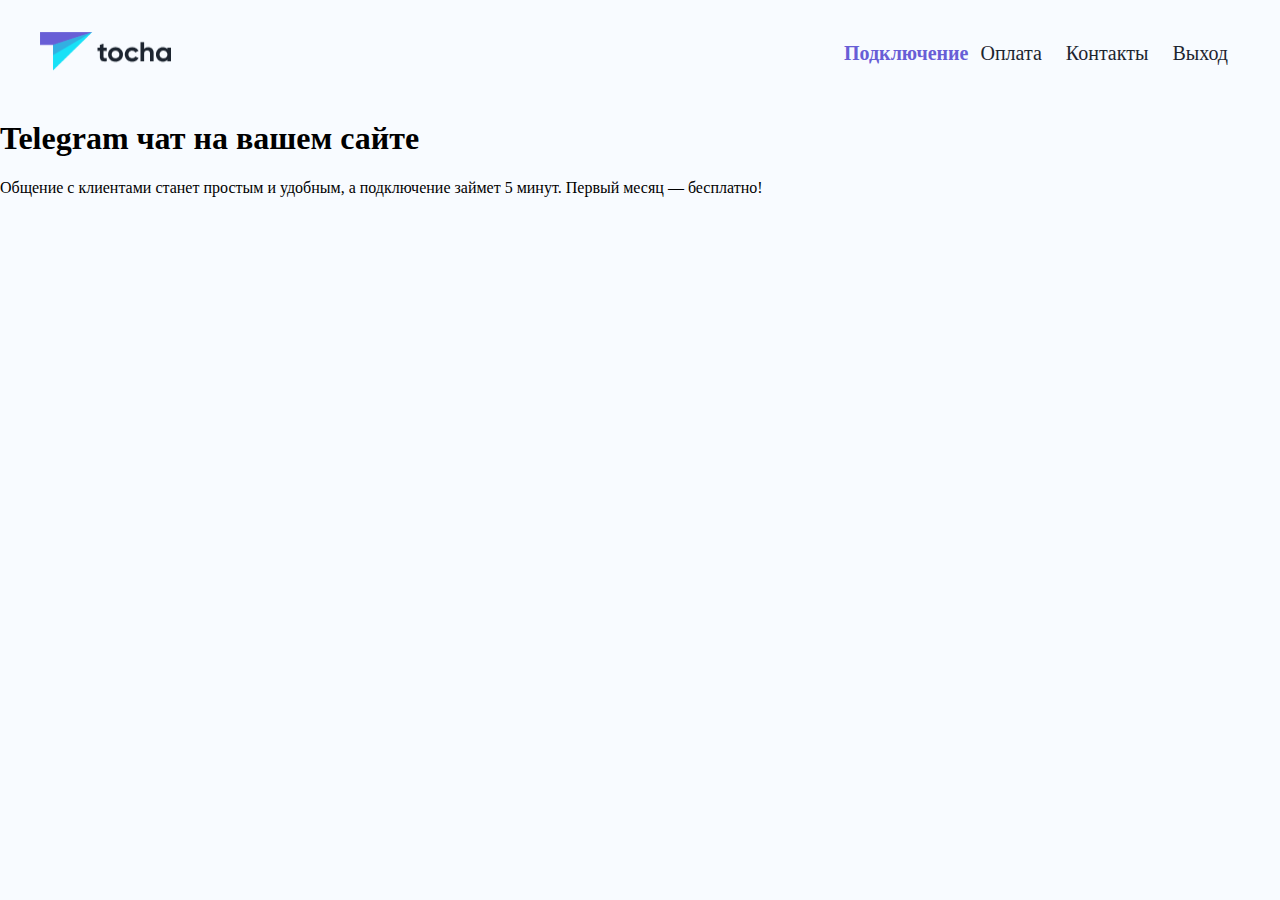
==== telega mobile first/index.html @ 4586a42d "sdelal huiniu 3.0" ====
<!doctype html>
<html lang="en">
<head>
    <meta charset="UTF-8">
    <meta name="viewport"
          content="width=device-width, user-scalable=no, initial-scale=1.0, maximum-scale=1.0, minimum-scale=1.0">
    <meta http-equiv="X-UA-Compatible" content="ie=edge">
    <link rel="stylesheet" href="styles/style.css">
    <title>Document</title>
</head>
<body>
    <header>
        <div class="header-container">
            <div class="header-inner">
                <div class="logo">
                    <a href="https://www.facebook.com/vladyslav.stovbun.9"><img class="logo-img" src="./images/logo.png" alt="logo"></a>
                </div>
                <nav class="menu">
                    <button class="menu-btn"></button>
                    <div class="menu-bar">
                        <a class="list_01" href=""><div>Подключение</div></a>
                        <a class="list" href=""><div>Оплата</div></a>
                        <a class="list" href=""><div>Контакты</div></a>
                        <a class="list" href=""><div>Выход</div></a>
                    </div>
                </nav>
            </div>
        </div>
    </header>
    <div class="hero">
        <div class="hero-container">
            <div class="hero-desc">
                <h1>Telegram чат на вашем сайте</h1>
                <p>Общение с клиентами станет простым и удобным, а подключение займет 5 минут. Первый месяц — бесплатно!</p>
                <div class="btn"></div>
            </div>
            <div class="hero-img">

            </div>
        </div>
    </div>
</body>
</html>
---- telega mobile first/styles/style.css ----
html {
  box-sizing: border-box;
}

body {
  min-width: 375px;
  overflow: hidden;
  margin: 0;
  background-color: rgba(242, 247, 255, 0.5);
}

.header-container {
  height: 99px;
  margin: 0 auto;
}

.header-inner {
  padding: 32px 23px 0;
  display: flex;
  justify-content: space-between;
  align-items: center;
}

@media (min-width: 768px) {
  .header-inner {
    padding: 32px 40px 0;
  }
}
@media (min-width: 1440px) {
  .header-inner {
    padding: 32px 165px 0;
  }
}
.logo {
  width: 95px;
  height: 35px;
}
.logo-img {
  object-fit: fill;
  height: 100%;
  width: 100%;
}

@media (min-width: 768px) {
  .logo {
    width: 133px;
    height: 42px;
  }
}
.menu-btn {
  width: 30px;
  height: 18px;
  position: relative;
  background: none;
  border: none;
}
.menu-btn:after {
  content: "";
  width: 30px;
  height: 2px;
  border-radius: 2px;
  background-color: #685ED6;
  position: absolute;
  box-shadow: 0 8px 0 0 #33AFE1, 0 16px 0 0 #18E1F7;
  right: 0;
  bottom: 27px;
}
.menu-bar {
  display: none;
}

@media (min-width: 768px) {
  .menu-btn {
    display: none;
  }
  .menu-bar {
    display: flex;
  }
  .menu-bar .list_01 {
    text-decoration: none;
    font-style: normal;
    font-weight: 700;
    font-size: 20px;
    line-height: 26px;
    color: #685ED6;
  }
  .menu-bar .list {
    text-decoration: none;
    margin: 0 12px;
    font-weight: normal;
    font-size: 20px;
    line-height: 26px;
    color: #1D2530;
  }
}
@media (min-width: 1440px) {
  .menu-btn {
    display: none;
  }
  .menu-bar .list {
    margin: 0 30px;
  }
}
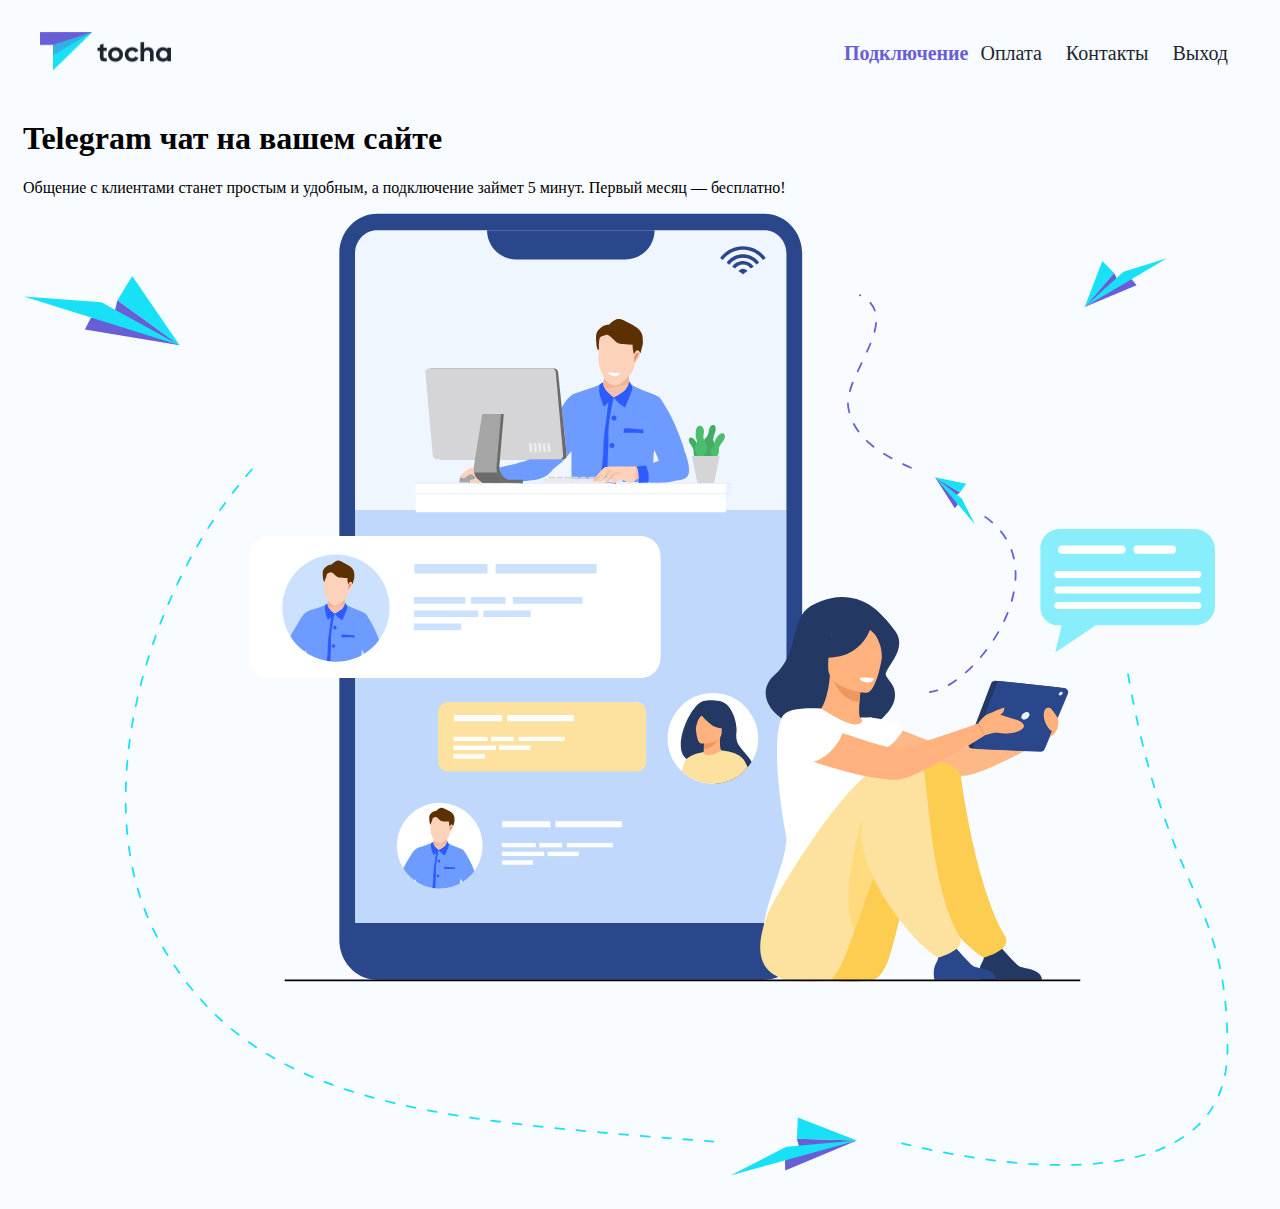
==== commit e3b2a697: "sdelal huiniu 3.0" ====
--- a/telega mobile first/index.html
+++ b/telega mobile first/index.html
@@ -30,12 +30,12 @@
     <div class="hero">
         <div class="hero-container">
             <div class="hero-desc">
-                <h1>Telegram чат на вашем сайте</h1>
+                <h1 class="title">Telegram чат на вашем сайте</h1>
                 <p>Общение с клиентами станет простым и удобным, а подключение займет 5 минут. Первый месяц — бесплатно!</p>
                 <div class="btn"></div>
             </div>
             <div class="hero-img">
-
+                <img class="hero-ilustration" src="images/ilustration.svg" alt="">
             </div>
         </div>
     </div>
--- a/telega mobile first/styles/style.css
+++ b/telega mobile first/styles/style.css
@@ -101,3 +101,15 @@
     margin: 0 30px;
   }
 }
+.hero {
+  height: 625px;
+  margin: 0 auto;
+}
+.hero-container {
+  padding: 0 23px;
+}
+.hero-ilustration {
+  object-fit: cover;
+  width: 100%;
+  height: 100%;
+}
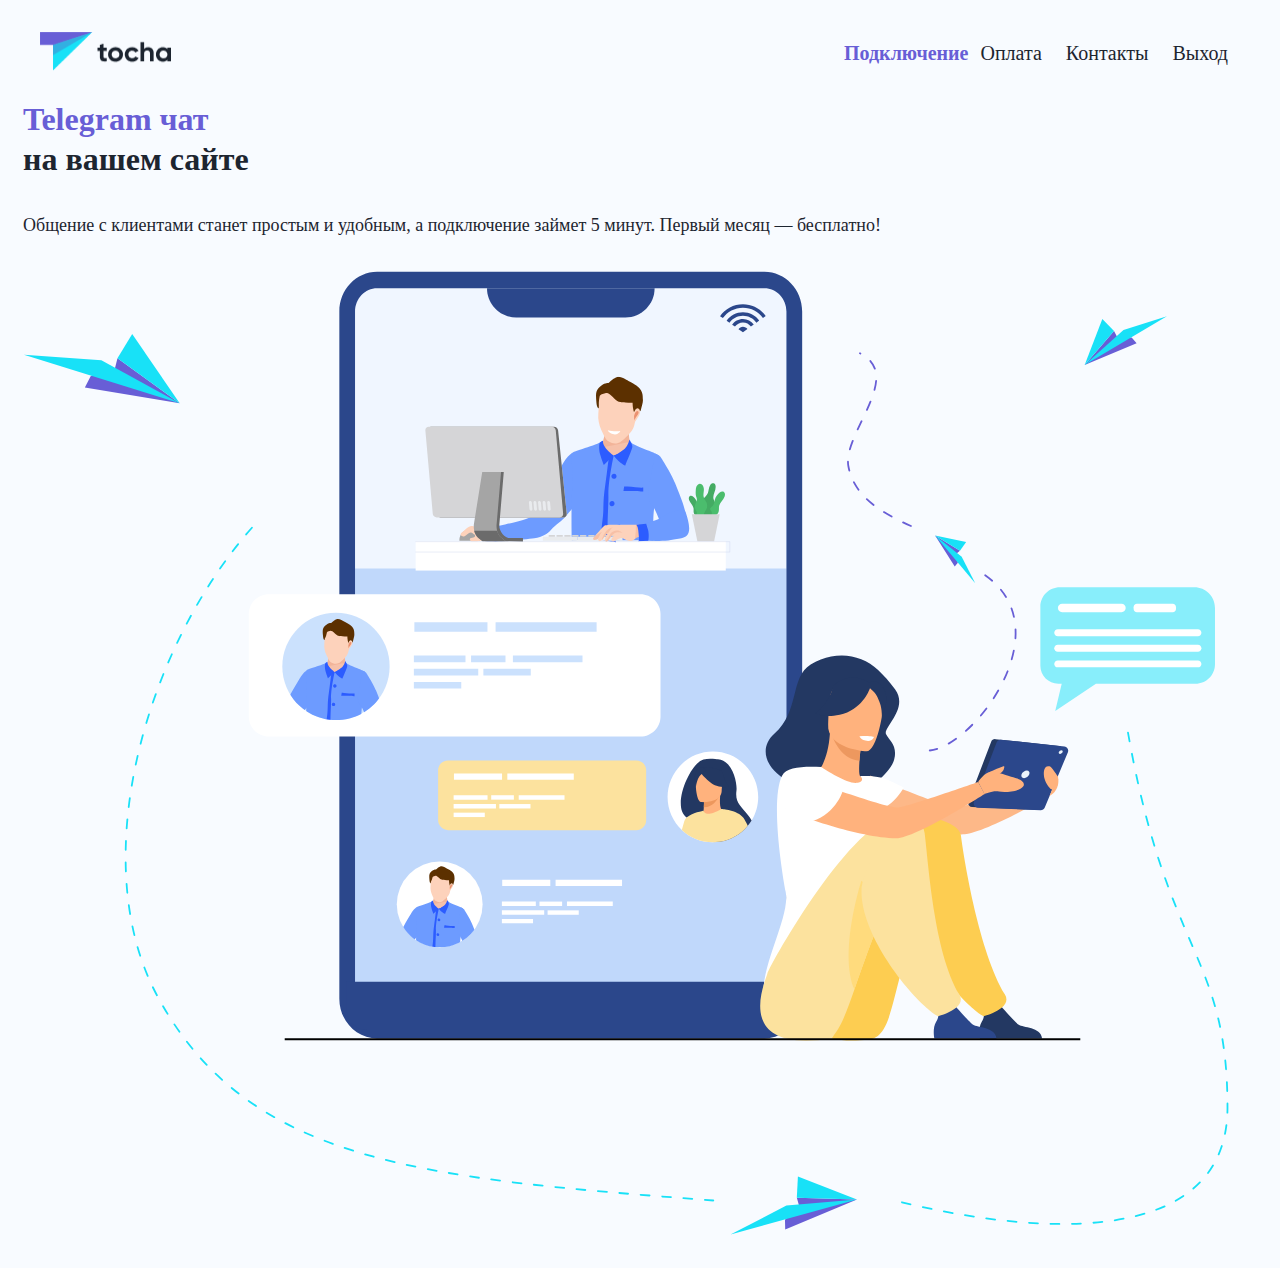
==== commit 8aa10b6b: "sdelal huiniu 3.0" ====
--- a/telega mobile first/index.html
+++ b/telega mobile first/index.html
@@ -30,8 +30,8 @@
     <div class="hero">
         <div class="hero-container">
             <div class="hero-desc">
-                <h1 class="title">Telegram чат на вашем сайте</h1>
-                <p>Общение с клиентами станет простым и удобным, а подключение займет 5 минут. Первый месяц — бесплатно!</p>
+                <h1 class="title"><span class="title-word">Telegram чат</span><br> на вашем сайте</h1>
+                <p class="desc" >Общение с клиентами станет простым и удобным, а подключение займет 5 минут. Первый месяц — <span>бесплатно!</span></p>
                 <div class="btn"></div>
             </div>
             <div class="hero-img">
--- a/telega mobile first/styles/style.css
+++ b/telega mobile first/styles/style.css
@@ -1,5 +1,9 @@
 html {
   box-sizing: border-box;
+}
+
+h1, h2, h3, p {
+  margin: 0;
 }
 
 body {
@@ -7,6 +11,8 @@
   overflow: hidden;
   margin: 0;
   background-color: rgba(242, 247, 255, 0.5);
+  font-size: 16px;
+  color: #1D2530;
 }
 
 .header-container {
@@ -113,3 +119,23 @@
   width: 100%;
   height: 100%;
 }
+
+.title {
+  font-family: Gilroy;
+  font-style: normal;
+  font-weight: 800;
+  font-size: 32px;
+  line-height: 40px;
+}
+.title-word {
+  color: #685ED6;
+}
+
+.desc {
+  margin: 32px 0;
+  font-family: Gilroy;
+  font-style: normal;
+  font-weight: normal;
+  font-size: 18px;
+  line-height: 28px;
+}
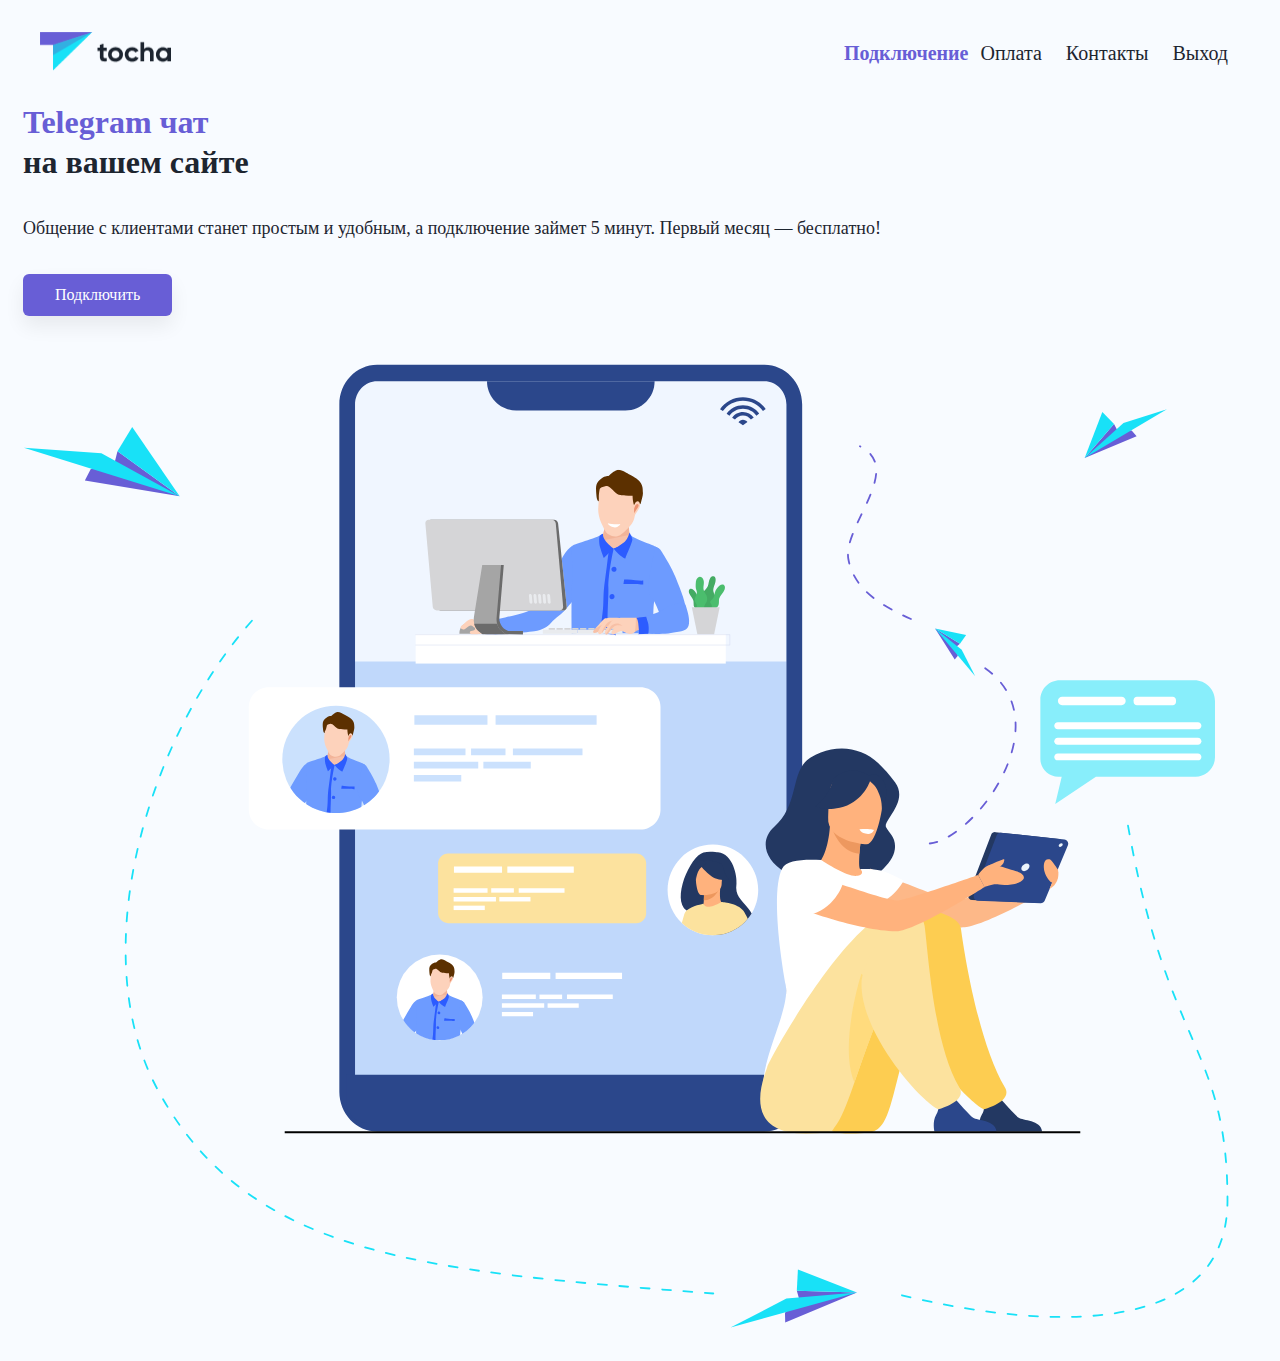
==== commit 6b8279bb: "sdelal huiniu 3.0" ====
--- a/telega mobile first/index.html
+++ b/telega mobile first/index.html
@@ -29,10 +29,10 @@
     </header>
     <div class="hero">
         <div class="hero-container">
-            <div class="hero-desc">
-                <h1 class="title"><span class="title-word">Telegram чат</span><br> на вашем сайте</h1>
-                <p class="desc" >Общение с клиентами станет простым и удобным, а подключение займет 5 минут. Первый месяц — <span>бесплатно!</span></p>
-                <div class="btn"></div>
+            <div class="desc">
+                <h1 class="desc-title"><span class="desc-title-word">Telegram чат</span><br> на вашем сайте</h1>
+                <p class="desc-description" >Общение с клиентами станет простым и удобным, а подключение займет 5 минут. Первый месяц — <span>бесплатно!</span></p>
+                <div class="desc-btn">Подключить</div>
             </div>
             <div class="hero-img">
                 <img class="hero-ilustration" src="images/ilustration.svg" alt="">
--- a/telega mobile first/styles/style.css
+++ b/telega mobile first/styles/style.css
@@ -120,22 +120,35 @@
   height: 100%;
 }
 
-.title {
+.desc-title {
+  margin: 3px 0 32px;
   font-family: Gilroy;
   font-style: normal;
   font-weight: 800;
   font-size: 32px;
   line-height: 40px;
 }
-.title-word {
+.desc-title-word {
   color: #685ED6;
 }
-
-.desc {
-  margin: 32px 0;
+.desc-description {
   font-family: Gilroy;
   font-style: normal;
   font-weight: normal;
   font-size: 18px;
   line-height: 28px;
 }
+.desc-btn {
+  background-color: #685ED6;
+  border: none;
+  color: #FFFFFF;
+  padding: 12px 32px;
+  margin: 32px 0 48px;
+  text-align: center;
+  text-decoration: none;
+  display: inline-block;
+  font-size: 16px;
+  cursor: pointer;
+  box-shadow: 0px 10px 20px rgba(0, 0, 0, 0.07);
+  border-radius: 6px;
+}
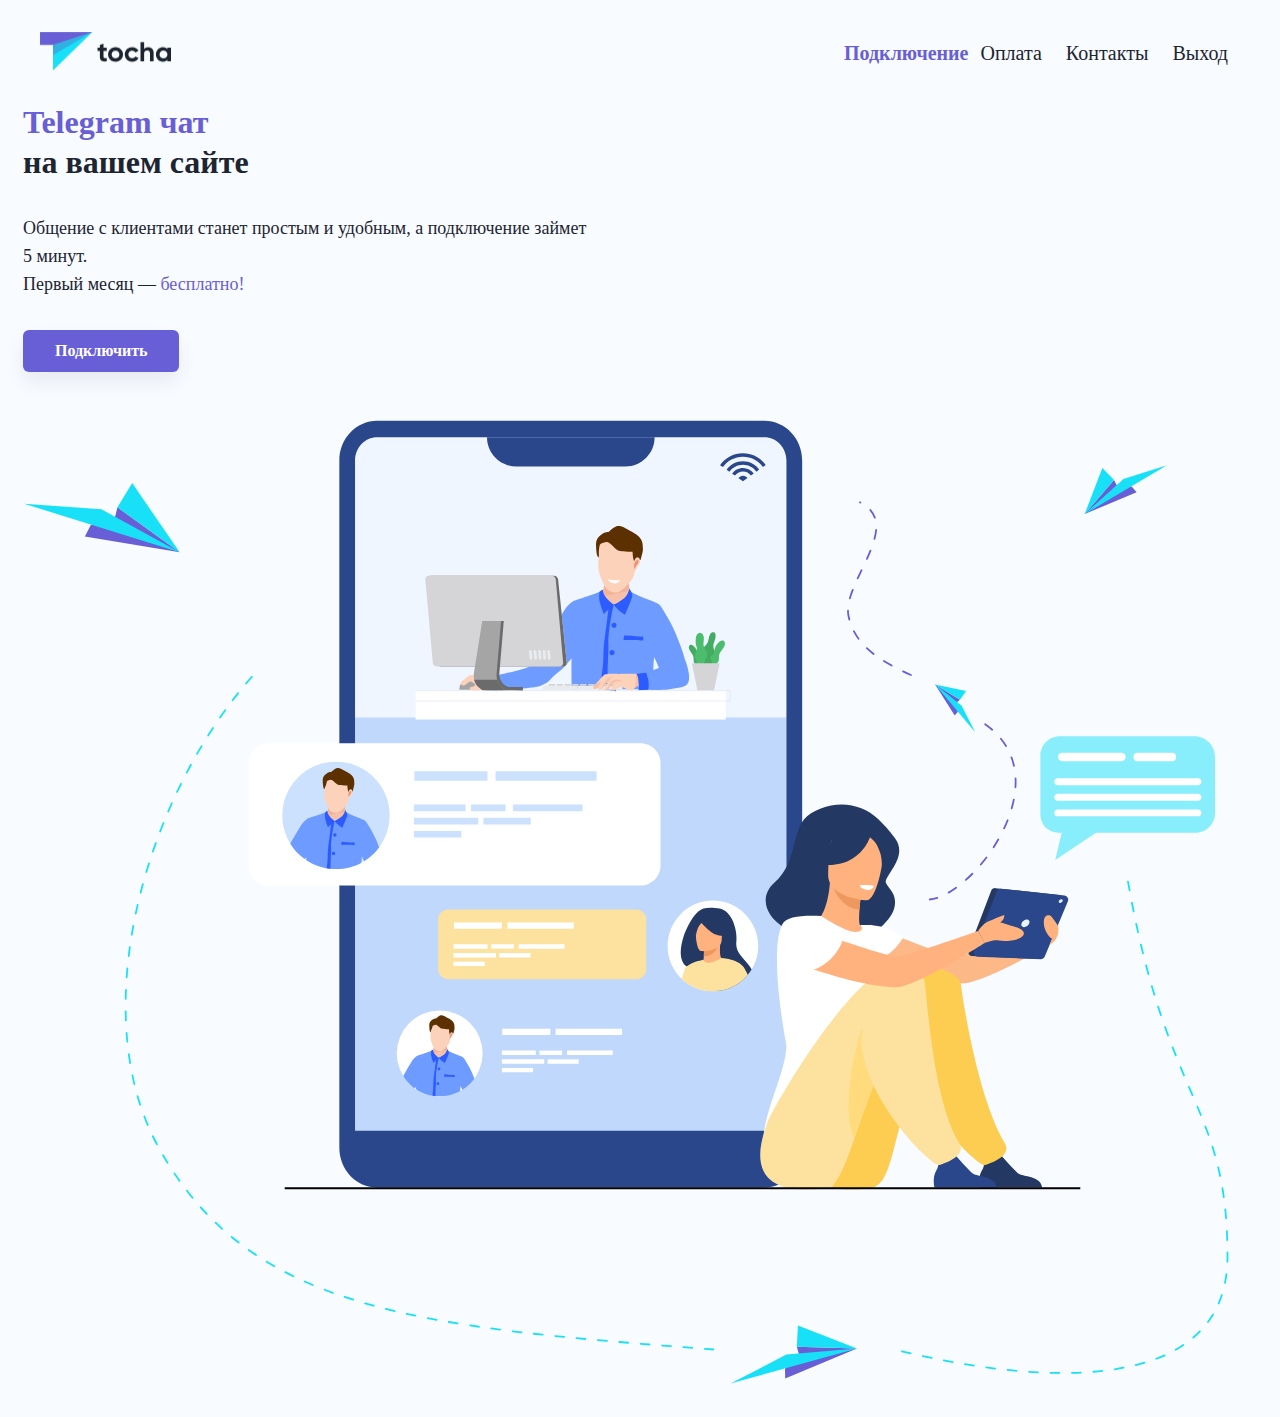
==== commit 279ce170: "+fonts" ====
--- a/telega mobile first/index.html
+++ b/telega mobile first/index.html
@@ -31,8 +31,8 @@
         <div class="hero-container">
             <div class="desc">
                 <h1 class="desc-title"><span class="desc-title-word">Telegram чат</span><br> на вашем сайте</h1>
-                <p class="desc-description" >Общение с клиентами станет простым и удобным, а подключение займет 5 минут. Первый месяц — <span>бесплатно!</span></p>
-                <div class="desc-btn">Подключить</div>
+                <p class="desc-description" >Общение с клиентами станет простым и удобным, а подключение займет <br>5 минут.<br>Первый месяц — <span class="desc-description-word">бесплатно!</span></p>
+                <a class="desc-btn" href="">Подключить</a>
             </div>
             <div class="hero-img">
                 <img class="hero-ilustration" src="images/ilustration.svg" alt="">
--- a/telega mobile first/styles/style.css
+++ b/telega mobile first/styles/style.css
@@ -1,3 +1,42 @@
+@font-face {
+  font-family: 'Gilroy-Regular';
+  font-weight: 400;
+  font-style: normal;
+  src: url("../fonts/gilroy-regular.eot");
+  /* IE 9 Compatibility Mode */
+  src: url("../fonts/gilroy-regular.eot?#iefix") format("embedded-opentype"), url("../fonts/gilroy-regular.woff2") format("woff2"), url("../fonts/gilroy-regular.woff") format("woff"), url("../fonts/gilroy-regular.ttf") format("truetype"), url("../fonts/gilroy-regular.svg#gilroy-regular") format("svg");
+  /* Chrome < 4, Legacy iOS */
+}
+@font-face {
+  font-family: 'Gilroy-SemiBold';
+  font-style: normal;
+  font-weight: 600;
+  src: url("../fonts/gilroy-semibold.eot");
+  /* IE 9 Compatibility Mode */
+  src: url("../fonts/gilroy-semibold.eot?#iefix") format("embedded-opentype"), url("../fonts/gilroy-semibold.woff2") format("woff2"), url("../fonts/gilroy-semibold.woff") format("woff"), url("../fonts/gilroy-semibold.ttf") format("truetype"), url("../fonts/gilroy-semibold.svg#gilroy-semibold") format("svg");
+  /* Chrome < 4, Legacy iOS */
+}
+@font-face {
+  font-family: 'Gilroy-Bold';
+  font-weight: 700;
+  font-style: normal;
+  src: url("../fonts/gilroy-bold.eot");
+  /* IE 9 Compatibility Mode */
+  src: url("../fonts/gilroy-bold.eot?#iefix") format("embedded-opentype"), url("../fonts/gilroy-bold.woff2") format("woff2"), url("../fonts/gilroy-bold.woff") format("woff"), url("../fonts/gilroy-bold.ttf") format("truetype"), url("../fonts/gilroy-bold.svg#gilroy-bold") format("svg");
+  /* Chrome < 4, Legacy iOS */
+}
+@font-face {
+  font-family: 'Gilroy-ExtraBold';
+  font-weight: 800;
+  font-style: normal;
+  src: url("../fonts/gilroy-ExtraBold.woff2") format("woff2"), url("../fonts/gilroy-ExtraBold.woff") format("woff");
+}
+@font-face {
+  font-family: 'Gilroy-light';
+  font-weight: 300;
+  font-style: normal;
+  src: url("../fonts/gilroy-light.woff2") format("woff2"), url("../fonts/gilroy-light.woff") format("woff");
+}
 html {
   box-sizing: border-box;
 }
@@ -81,6 +120,9 @@
   }
   .menu-bar {
     display: flex;
+    font-family: 'Gilroy-Regular';
+    font-weight: 400;
+    font-style: normal;
   }
   .menu-bar .list_01 {
     text-decoration: none;
@@ -122,9 +164,9 @@
 
 .desc-title {
   margin: 3px 0 32px;
-  font-family: Gilroy;
-  font-style: normal;
+  font-family: 'Gilroy-ExtraBold';
   font-weight: 800;
+  font-style: normal;
   font-size: 32px;
   line-height: 40px;
 }
@@ -132,13 +174,19 @@
   color: #685ED6;
 }
 .desc-description {
-  font-family: Gilroy;
-  font-style: normal;
-  font-weight: normal;
+  font-family: 'Gilroy-Regular';
+  font-weight: 400;
+  font-style: normal;
   font-size: 18px;
   line-height: 28px;
 }
+.desc-description-word {
+  color: #685ED6;
+}
 .desc-btn {
+  font-family: 'Gilroy-Bold';
+  font-weight: 700;
+  font-style: normal;
   background-color: #685ED6;
   border: none;
   color: #FFFFFF;
@@ -149,6 +197,6 @@
   display: inline-block;
   font-size: 16px;
   cursor: pointer;
-  box-shadow: 0px 10px 20px rgba(0, 0, 0, 0.07);
+  box-shadow: 0 10px 20px rgba(0, 0, 0, 0.07);
   border-radius: 6px;
 }
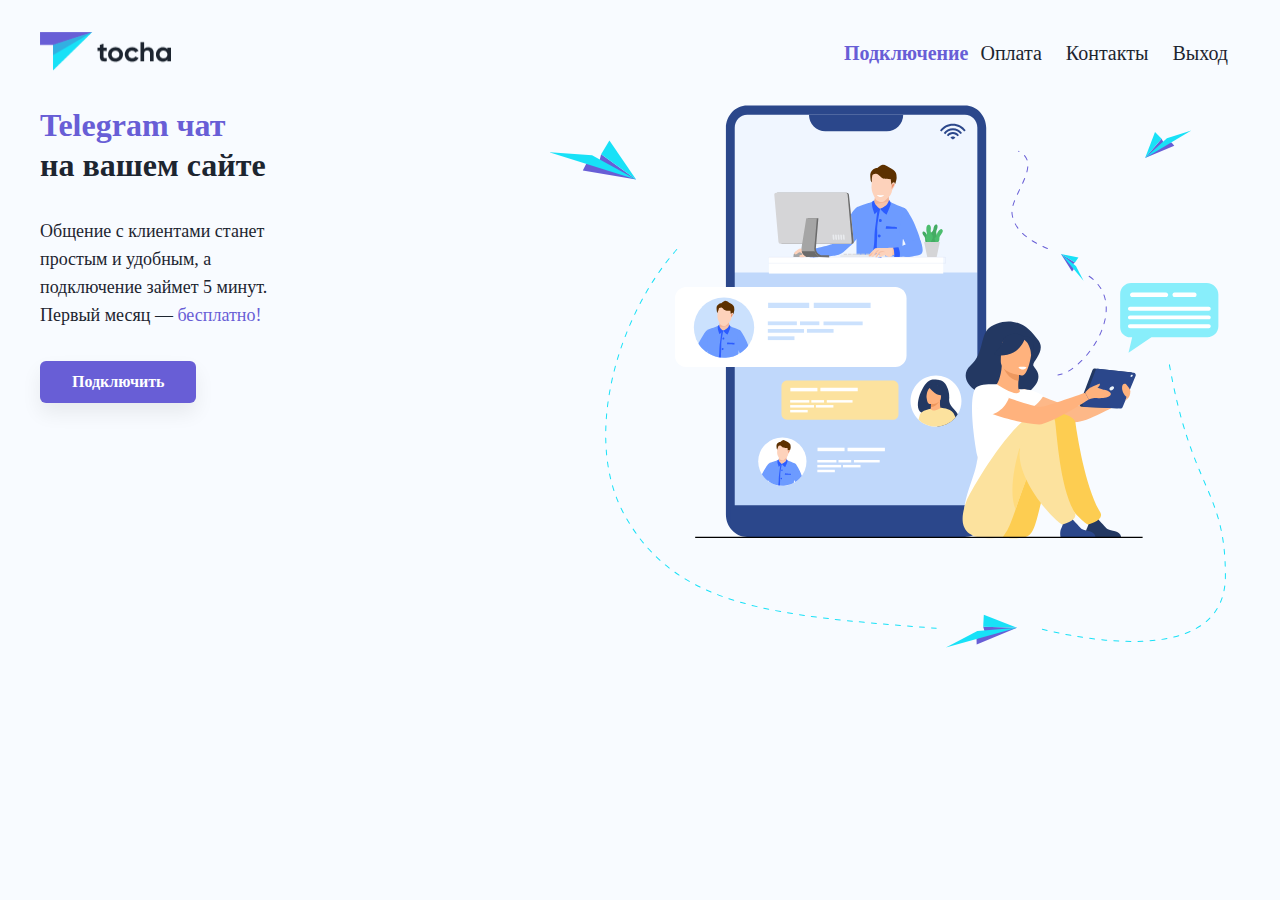
==== commit 2333bb55: "+hero" ====
--- a/telega mobile first/index.html
+++ b/telega mobile first/index.html
@@ -31,7 +31,7 @@
         <div class="hero-container">
             <div class="desc">
                 <h1 class="desc-title"><span class="desc-title-word">Telegram чат</span><br> на вашем сайте</h1>
-                <p class="desc-description" >Общение с клиентами станет простым и удобным, а подключение займет <br>5 минут.<br>Первый месяц — <span class="desc-description-word">бесплатно!</span></p>
+                <p class="desc-description" >Общение с клиентами станет простым и удобным, а подключение займет 5 минут.<br>Первый месяц — <span class="desc-description-word">бесплатно!</span></p>
                 <a class="desc-btn" href="">Подключить</a>
             </div>
             <div class="hero-img">
--- a/telega mobile first/styles/style.css
+++ b/telega mobile first/styles/style.css
@@ -1,3 +1,9 @@
+@font-face {
+  font-family: 'Gilroy-light';
+  font-weight: 300;
+  font-style: normal;
+  src: url("../fonts/gilroy-light.woff2") format("woff2"), url("../fonts/gilroy-light.woff") format("woff");
+}
 @font-face {
   font-family: 'Gilroy-Regular';
   font-weight: 400;
@@ -30,12 +36,6 @@
   font-weight: 800;
   font-style: normal;
   src: url("../fonts/gilroy-ExtraBold.woff2") format("woff2"), url("../fonts/gilroy-ExtraBold.woff") format("woff");
-}
-@font-face {
-  font-family: 'Gilroy-light';
-  font-weight: 300;
-  font-style: normal;
-  src: url("../fonts/gilroy-light.woff2") format("woff2"), url("../fonts/gilroy-light.woff") format("woff");
 }
 html {
   box-sizing: border-box;
@@ -120,7 +120,7 @@
   }
   .menu-bar {
     display: flex;
-    font-family: 'Gilroy-Regular';
+    font-family: 'Gilroy-Regular', 'sans-serif';
     font-weight: 400;
     font-style: normal;
   }
@@ -154,7 +154,7 @@
   margin: 0 auto;
 }
 .hero-container {
-  padding: 0 23px;
+  padding: 3px 23px 0;
 }
 .hero-ilustration {
   object-fit: cover;
@@ -162,9 +162,22 @@
   height: 100%;
 }
 
+@media (min-width: 768px) {
+  .hero-container {
+    padding: 6px 40px 0;
+    display: flex;
+    justify-content: space-between;
+  }
+}
+@media (min-width: 1440px) {
+  .hero-container {
+    padding: 86px 165px 0;
+    display: flex;
+    justify-content: space-between;
+  }
+}
 .desc-title {
-  margin: 3px 0 32px;
-  font-family: 'Gilroy-ExtraBold';
+  font-family: 'Gilroy-ExtraBold', 'sans-serif';
   font-weight: 800;
   font-style: normal;
   font-size: 32px;
@@ -174,7 +187,8 @@
   color: #685ED6;
 }
 .desc-description {
-  font-family: 'Gilroy-Regular';
+  margin: 32px 0;
+  font-family: 'Gilroy-Regular', 'sans-serif';
   font-weight: 400;
   font-style: normal;
   font-size: 18px;
@@ -184,14 +198,14 @@
   color: #685ED6;
 }
 .desc-btn {
-  font-family: 'Gilroy-Bold';
+  font-family: 'Gilroy-Bold', 'sans-serif';
   font-weight: 700;
   font-style: normal;
   background-color: #685ED6;
   border: none;
   color: #FFFFFF;
   padding: 12px 32px;
-  margin: 32px 0 48px;
+  margin-bottom: 48px;
   text-align: center;
   text-decoration: none;
   display: inline-block;
@@ -200,3 +214,28 @@
   box-shadow: 0 10px 20px rgba(0, 0, 0, 0.07);
   border-radius: 6px;
 }
+
+@media (min-width: 768px) {
+  .desc {
+    max-width: 270px;
+  }
+}
+@media (min-width: 1440px) {
+  .desc {
+    max-width: 482px;
+  }
+  .desc-title {
+    font-family: 'Gilroy-ExtraBold', 'sans-serif';
+    font-weight: 800;
+    font-style: normal;
+    font-size: 50px;
+    line-height: 60px;
+  }
+  .desc-description {
+    font-family: 'Gilroy-Regular', 'sans-serif';
+    font-weight: 400;
+    font-style: normal;
+    font-size: 24px;
+    line-height: 34px;
+  }
+}
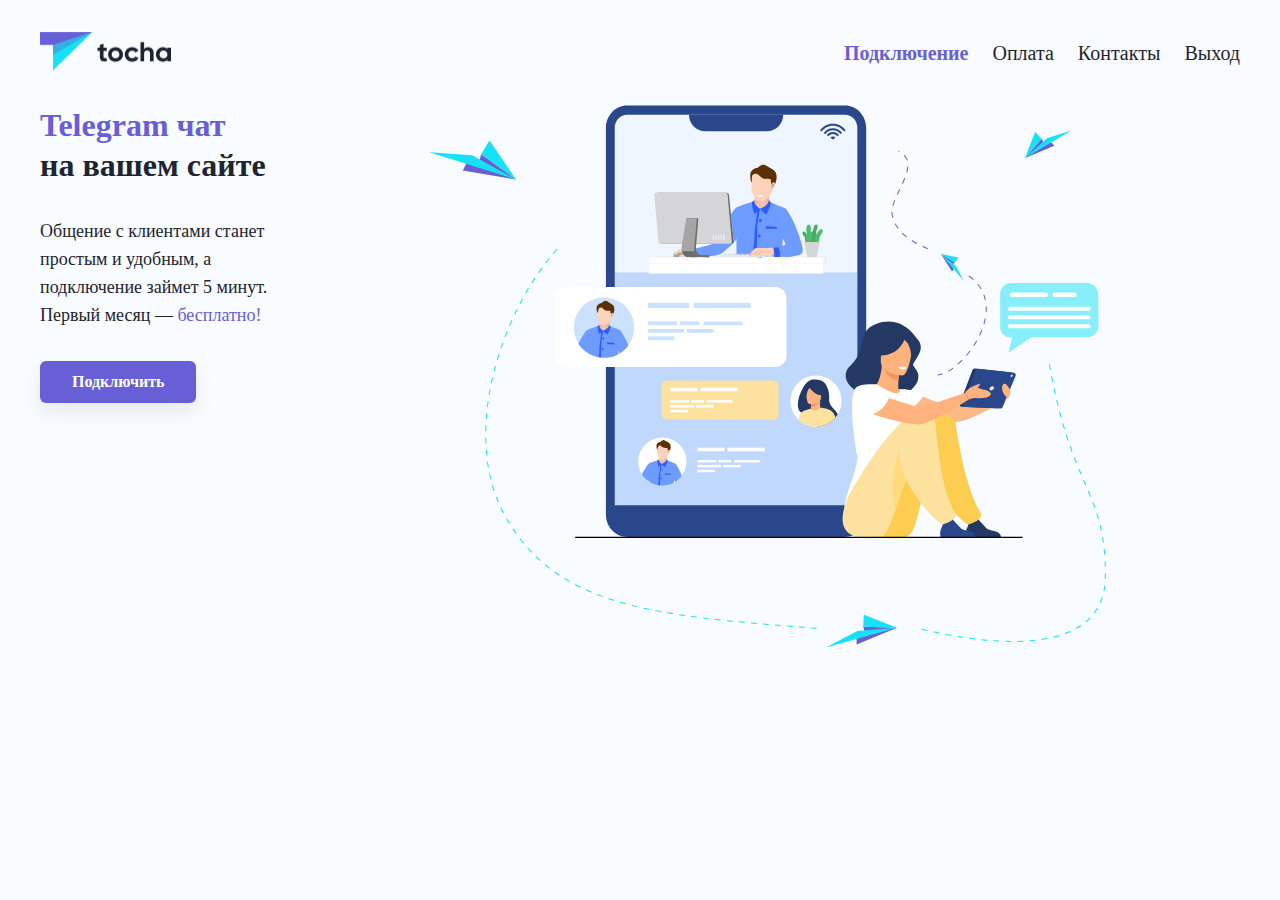
==== commit 06c917eb: "san" ====
--- a/telega mobile first/index.html
+++ b/telega mobile first/index.html
@@ -18,10 +18,10 @@
                 <nav class="menu">
                     <button class="menu-btn"></button>
                     <div class="menu-bar">
-                        <a class="list_01" href=""><div>Подключение</div></a>
-                        <a class="list" href=""><div>Оплата</div></a>
-                        <a class="list" href=""><div>Контакты</div></a>
-                        <a class="list" href=""><div>Выход</div></a>
+                        <a class="list_01" href="">Подключение</a>
+                        <a class="list" href="">Оплата</a>
+                        <a class="list" href="">Контакты</a>
+                        <a class="list" href="">Выход</a>
                     </div>
                 </nav>
             </div>
@@ -37,6 +37,9 @@
             <div class="hero-img">
                 <img class="hero-ilustration" src="images/ilustration.svg" alt="">
             </div>
+            <div class="plug">
+                <img src="images/" alt="" class="plug_01">
+            </div>
         </div>
     </div>
 </body>
--- a/telega mobile first/styles/style.css
+++ b/telega mobile first/styles/style.css
@@ -60,6 +60,7 @@
 }
 
 .header-inner {
+  max-width: 100%;
   padding: 32px 23px 0;
   display: flex;
   justify-content: space-between;
@@ -134,7 +135,7 @@
   }
   .menu-bar .list {
     text-decoration: none;
-    margin: 0 12px;
+    margin-left: 24px;
     font-weight: normal;
     font-size: 20px;
     line-height: 26px;
@@ -146,7 +147,7 @@
     display: none;
   }
   .menu-bar .list {
-    margin: 0 30px;
+    margin-left: 60px;
   }
 }
 .hero {
@@ -155,6 +156,7 @@
 }
 .hero-container {
   padding: 3px 23px 0;
+  max-width: 100%;
 }
 .hero-ilustration {
   object-fit: cover;
